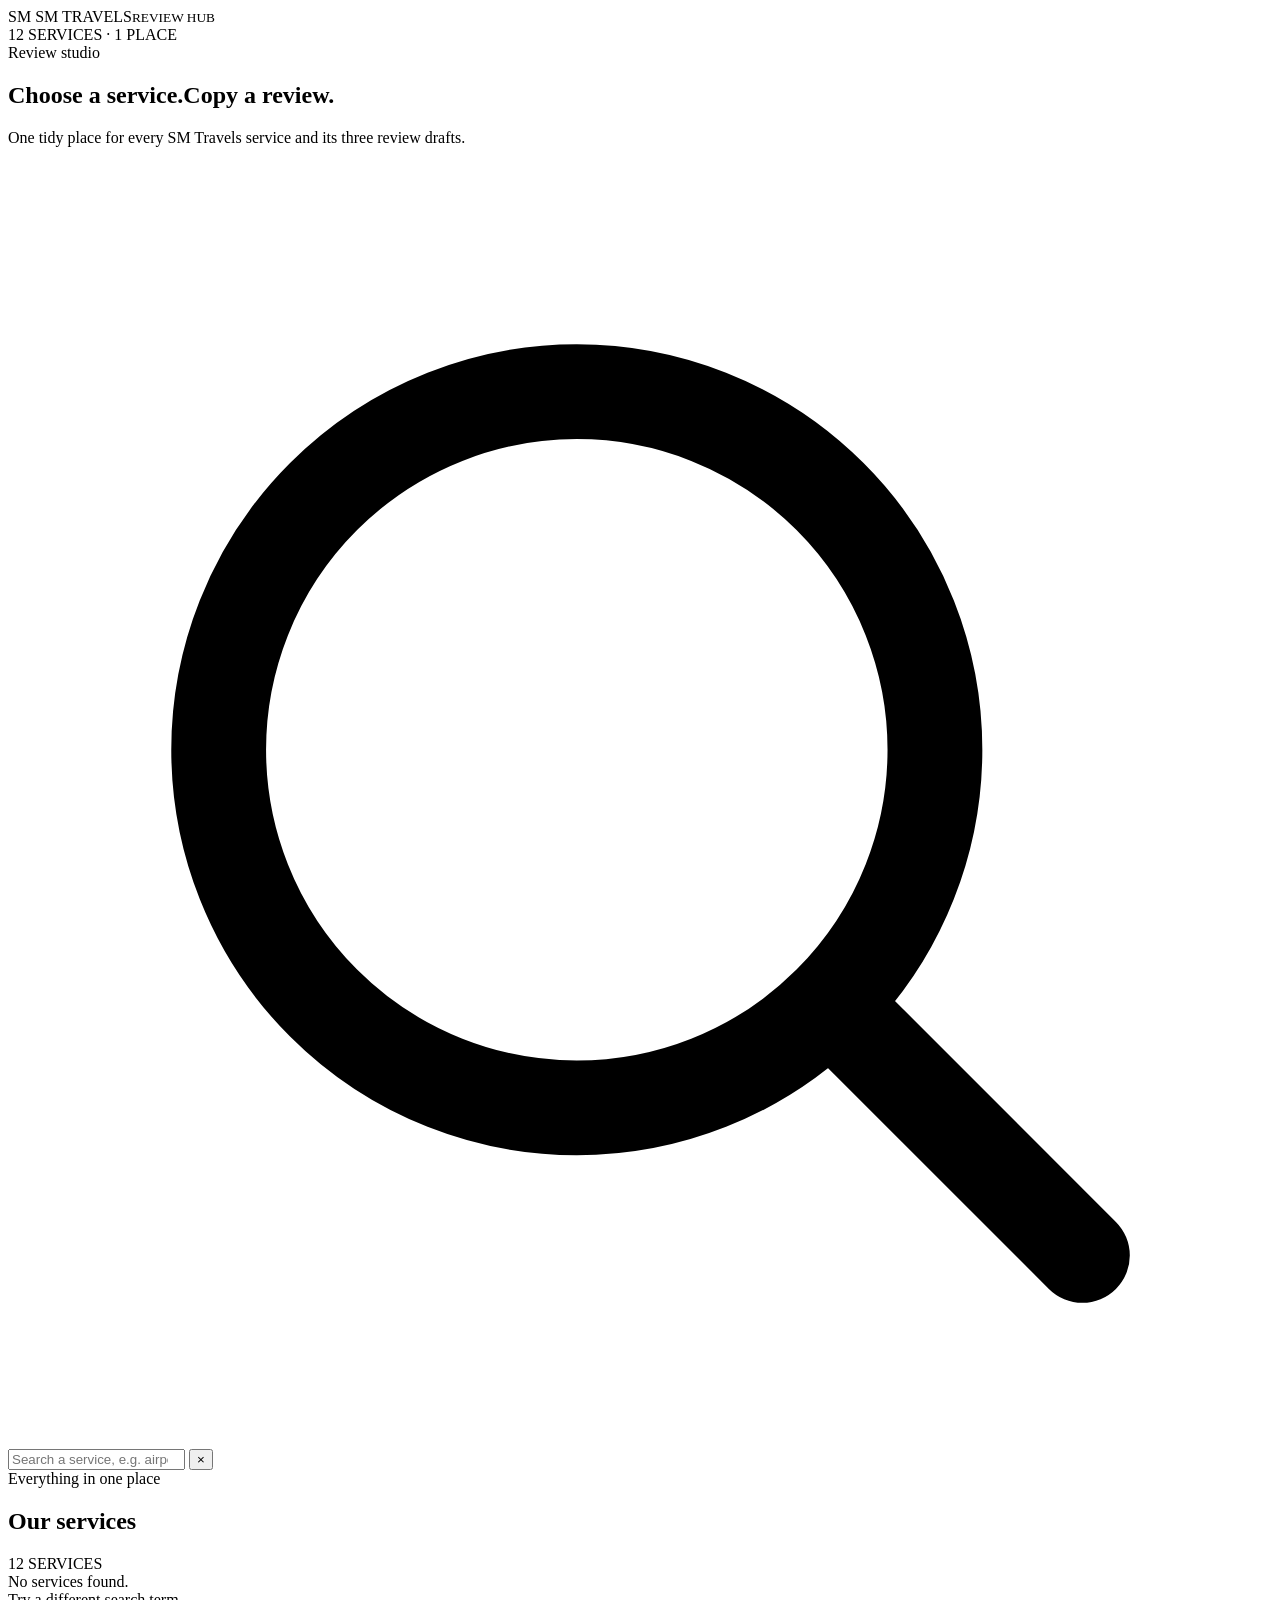
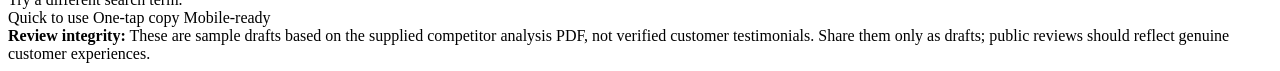
==== index.html @ 742cd91d "Add mobile-first SM Travels review hub" ====
<!doctype html>
<html lang="en">
<head>
<meta charset="utf-8">
<meta name="viewport" content="width=device-width, initial-scale=1, viewport-fit=cover">
<meta name="theme-color" content="#061f70">
<meta name="description" content="SM Travels service review hub. Find a service and open its review drafts.">
<title>SM Travels | Review Hub</title>
<link rel="preconnect" href="https://fonts.googleapis.com">
<link rel="preconnect" href="https://fonts.gstatic.com" crossorigin>
<link href="https://fonts.googleapis.com/css2?family=Poppins:wght@400;500;600;700;800;900&display=swap" rel="stylesheet">
<link rel="stylesheet" href="site.css">
</head>
<body>
<main class="shell">
  <header class="topbar">
    <div class="brand" aria-label="SM Travels Review Hub">
      <span class="brand-mark" aria-hidden="true">SM</span>
      <span class="brand-name">SM TRAVELS<small>REVIEW HUB</small></span>
    </div>
    <span class="top-chip">12 SERVICES · 1 PLACE</span>
  </header>
  <section class="services-view" id="servicesView" aria-labelledby="heroTitle">
    <div class="hero">
      <div class="hero-copy">
        <div class="eyebrow">Review studio</div>
        <h1 id="heroTitle">Choose a service.<span class="shine">Copy a review.</span></h1>
        <p class="hero-note">One tidy place for every SM Travels service and its three review drafts.</p>
      </div>
      <div class="hero-art" aria-hidden="true"><img src="cat-mascot.jpg" alt="" fetchpriority="high"></div>
    </div>
    <label class="search-wrap" aria-label="Search services">
      <svg class="search-icon" viewBox="0 0 24 24" aria-hidden="true"><circle cx="10.8" cy="10.8" r="6.8" fill="none" stroke="currentColor" stroke-width="1.8"/><path d="m16 16 4.4 4.4" fill="none" stroke="currentColor" stroke-width="1.8" stroke-linecap="round"/></svg>
      <input class="search" id="serviceSearch" type="search" placeholder="Search a service, e.g. airport or bus…" autocomplete="off" aria-label="Search a service">
      <button class="clear-search" id="clearSearch" type="button" aria-label="Clear search">×</button>
    </label>
    <div class="section-head">
      <div><div class="kicker">Everything in one place</div><h2>Our <span>services</span></h2></div>
      <span class="count" id="serviceCount">12 SERVICES</span>
    </div>
    <div class="grid" id="serviceGrid" aria-label="SM Travels services"></div>
    <div class="empty" id="emptyState">No services found.<br>Try a different search term.</div>
    <div class="trustline" aria-label="Interface features">
      <span><i class="trustdot"></i> Quick to use</span><span><i class="trustdot"></i> One-tap copy</span><span><i class="trustdot"></i> Mobile-ready</span>
    </div>
    <aside class="notice"><strong>Review integrity:</strong> These are sample drafts based on the supplied competitor analysis PDF, not verified customer testimonials. Share them only as drafts; public reviews should reflect genuine customer experiences.</aside>
  </section>
</main>
<script src="services.js"></script>
<script>
const services=window.SM_TRAVEL_SERVICES;
const iconPaths=[
`<path d="M3 13l1.7-4.5A2 2 0 0 1 6.6 7h10.8a2 2 0 0 1 1.9 1.5L21 13v5h-2v-2H5v2H3z"/><path d="M4 13h16M7 16h.01M17 16h.01M7 7l1-2h8l1 2"/>`,
`<circle cx="8" cy="8" r="3"/><circle cx="17" cy="9" r="2.5"/><path d="M2.5 20a5.5 5.5 0 0 1 11 0M14 16a4.2 4.2 0 0 1 7.5 2.8"/>`,
`<path d="M3 6h18v11H3zM6 17v2m12-2v2M3 11h18M7 6V4h10v2"/><circle cx="7" cy="14" r="1"/><circle cx="17" cy="14" r="1"/>`,
`<path d="M19 10c0 5-7 11-7 11S5 15 5 10a7 7 0 1 1 14 0Z"/><circle cx="12" cy="10" r="2.3"/>`,
`<path d="M3 10.5 21 4l-6.5 17-3.2-7.3z"/><path d="m11.3 13.7 4.5-4.5"/>`,
`<path d="M4 20V7l8-4 8 4v13M2 20h20M8 20v-6h8v6M8 8h.01M12 8h.01M16 8h.01"/>`,
`<rect x="3" y="5" width="18" height="14" rx="2"/><path d="M7 9h10M7 13h6M7 16h3"/>`,
`<path d="M3 19c3-1 3-4 6-5s3-5 6-6 4-3 6-5"/><path d="M14 3h7v7M3 21h18"/>`,
`<path d="M4 5h16v14H4zM8 9h8M8 13h5"/><circle cx="17" cy="16" r="1"/>`,
`<path d="M5 21V9l7-6 7 6v12M2 21h20M9 21v-6h6v6M8 10h.01M12 10h.01M16 10h.01"/>`,
`<path d="M4 7h16v13H4zM7 7V4h10v3M4 12h16M8 16h3"/><path d="m15 3 3 3-3 3"/>`,
`<path d="M3 6h18v11H3zM6 17v2m12-2v2M3 11h18M7 6V4h10v2"/><circle cx="7" cy="14" r="1"/><circle cx="17" cy="14" r="1"/>`
];
const grid=document.getElementById('serviceGrid');
const search=document.getElementById('serviceSearch');
const clearSearch=document.getElementById('clearSearch');
function iconSvg(index){return `<svg viewBox="0 0 24 24" aria-hidden="true">${iconPaths[index%iconPaths.length]}</svg>`}
function shortDescription(id){return ({corporate:'Executive & business travel',employee:'Daily office commutes',bus:'12 to 50 seater buses',outstation:'Mysore, Coorg, Ooty & more',airport:'24/7 pickup & drop',events:'Weddings, MICE & VIP',expat:'International executives',holidays:'South India & beyond',sightseeing:'Bengaluru & nearby',tirupati:'Pilgrimage trips',booking:'Complete travel desk',intercity:'Routes & live tracking'})[id]||'Explore this service'}
function renderServices(filter=''){
  const q=filter.trim().toLowerCase();
  const filtered=services.filter(s=>(s.name+' '+s.desc+' '+shortDescription(s.id)).toLowerCase().includes(q));
  grid.innerHTML='';
  filtered.forEach(s=>{
    const index=services.indexOf(s), b=document.createElement('button');
    b.type='button';b.className='service';b.setAttribute('aria-label','Open '+s.name+' review drafts');
    const top=document.createElement('span');top.className='service-top';
    const icon=document.createElement('span');icon.className='service-icon';icon.innerHTML=iconSvg(index);
    const num=document.createElement('span');num.className='service-index';num.textContent=String(index+1).padStart(2,'0');top.append(icon,num);
    const title=document.createElement('span');title.className='service-title';title.textContent=s.name;
    const foot=document.createElement('span');foot.className='service-foot';
    const desc=document.createElement('span');desc.textContent=shortDescription(s.id);
    const arrow=document.createElement('span');arrow.className='arrow';arrow.setAttribute('aria-hidden','true');arrow.textContent='↗';
    foot.append(desc,arrow);b.append(top,title,foot);
    b.addEventListener('click',()=>{window.location.href='service.html?id='+encodeURIComponent(s.id)});grid.appendChild(b);
  });
  document.getElementById('serviceCount').textContent=filtered.length+' '+(filtered.length===1?'SERVICE':'SERVICES');
  document.getElementById('emptyState').classList.toggle('show',filtered.length===0);
}
search.addEventListener('input',()=>{renderServices(search.value);clearSearch.classList.toggle('show',!!search.value)});
clearSearch.addEventListener('click',()=>{search.value='';renderServices();clearSearch.classList.remove('show');search.focus()});
renderServices();
</script>
</body>
</html>
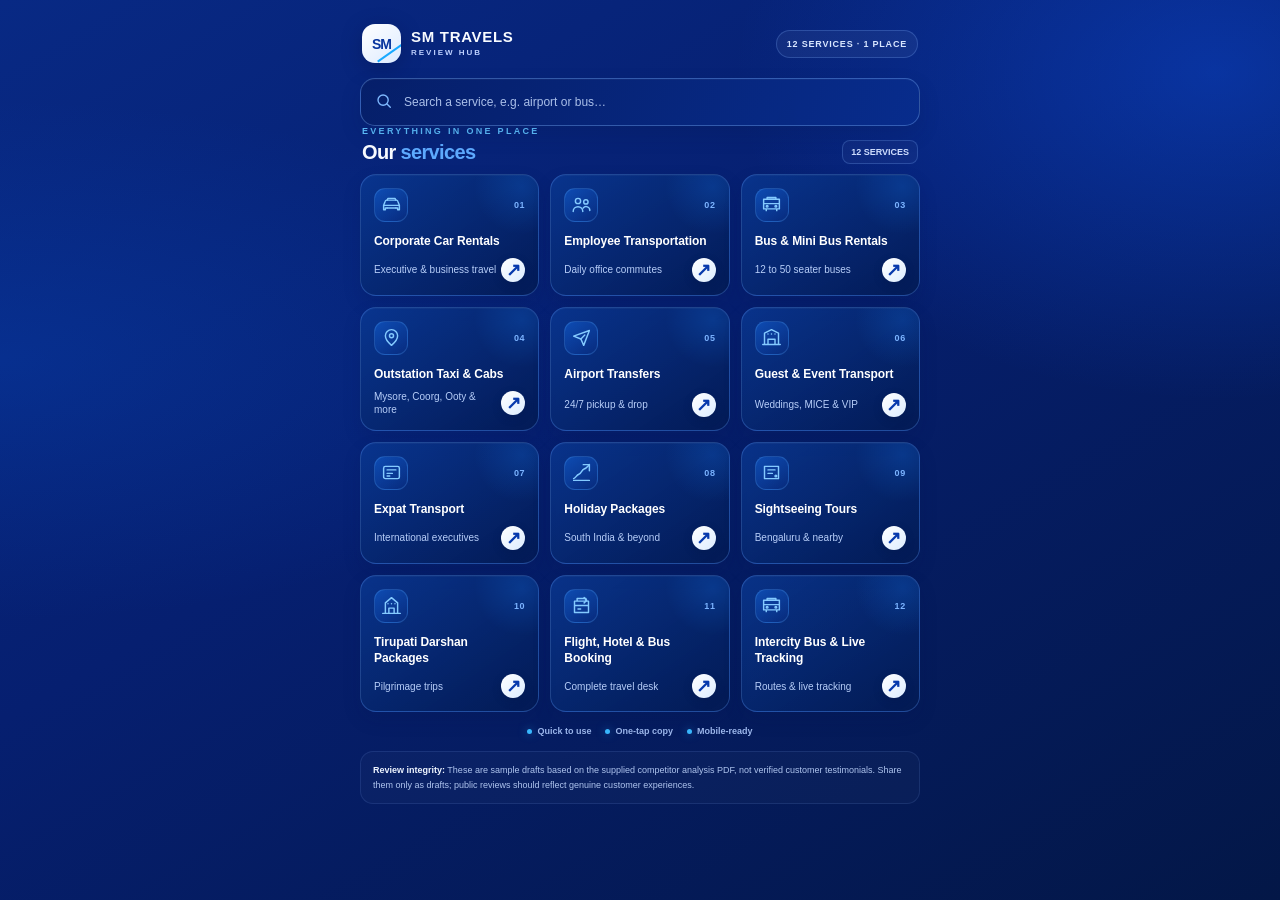
==== commit 9ef206cb: "Replace mobile hero with looping video and redirect copied reviews" ====
--- a/index.html
+++ b/index.html
@@ -21,13 +21,8 @@
     <span class="top-chip">12 SERVICES · 1 PLACE</span>
   </header>
   <section class="services-view" id="servicesView" aria-labelledby="heroTitle">
-    <div class="hero">
-      <div class="hero-copy">
-        <div class="eyebrow">Review studio</div>
-        <h1 id="heroTitle">Choose a service.<span class="shine">Copy a review.</span></h1>
-        <p class="hero-note">One tidy place for every SM Travels service and its three review drafts.</p>
-      </div>
-      <div class="hero-art" aria-hidden="true"><img src="cat-mascot.jpg" alt="" fetchpriority="high"></div>
+    <div class="hero hero-video-wrap" aria-label="SM Travels animated video">
+      <video class="hero-video" id="heroVideo" autoplay muted loop playsinline webkit-playsinline preload="none" disablepictureinpicture aria-hidden="true"></video>
     </div>
     <label class="search-wrap" aria-label="Search services">
       <svg class="search-icon" viewBox="0 0 24 24" aria-hidden="true"><circle cx="10.8" cy="10.8" r="6.8" fill="none" stroke="currentColor" stroke-width="1.8"/><path d="m16 16 4.4 4.4" fill="none" stroke="currentColor" stroke-width="1.8" stroke-linecap="round"/></svg>
@@ -48,6 +43,23 @@
 </main>
 <script src="services.js"></script>
 <script>
+async function loadMobileHeroVideo(){
+  const video=document.getElementById('heroVideo');
+  const holder=document.querySelector('.hero-video-wrap');
+  if(!video||!holder||!window.matchMedia('(max-width: 767px)').matches){if(holder)holder.remove();return;}
+  try{
+    const paths=['video-parts/hero-video-01.txt','video-parts/hero-video-02.txt','video-parts/hero-video-03.txt'];
+    const chunks=await Promise.all(paths.map(async path=>{const response=await fetch(path,{cache:'force-cache'});if(!response.ok)throw new Error('Video asset unavailable: '+path);return response.text();}));
+    const base64=chunks.join('').trim();
+    if(base64.length!==19644)throw new Error('Incomplete video data');
+    const binary=atob(base64),bytes=new Uint8Array(binary.length);
+    for(let i=0;i<binary.length;i++)bytes[i]=binary.charCodeAt(i);
+    const objectUrl=URL.createObjectURL(new Blob([bytes],{type:'video/mp4'}));
+    video.src=objectUrl;video.load();
+    const playback=video.play();if(playback&&typeof playback.catch==='function')playback.catch(()=>{});
+  }catch(error){console.error(error);holder.hidden=true;}
+}
+loadMobileHeroVideo();
 const services=window.SM_TRAVEL_SERVICES;
 const iconPaths=[
 `<path d="M3 13l1.7-4.5A2 2 0 0 1 6.6 7h10.8a2 2 0 0 1 1.9 1.5L21 13v5h-2v-2H5v2H3z"/><path d="M4 13h16M7 16h.01M17 16h.01M7 7l1-2h8l1 2"/>`,
--- a/site.css
+++ b/site.css
@@ -0,0 +1,93 @@
+:root{
+  --navy:#04194f; --navy-2:#061f70; --blue:#0b3cce; --blue-2:#075cff; --electric:#1377ff;
+  --cyan:#23b6ff; --white:#f8fbff; --muted:#bacbf5; --line:rgba(126,177,255,.25);
+  --glass:rgba(11,48,125,.62); --font:'Poppins',Arial,sans-serif;
+}
+*{box-sizing:border-box}
+html{min-height:100%;background:var(--navy)}
+body{margin:0;min-height:100vh;color:var(--white);font-family:var(--font);background:
+  radial-gradient(ellipse at 95% 8%,rgba(15,91,255,.35),transparent 28%),
+  radial-gradient(ellipse at 0% 40%,rgba(7,76,197,.28),transparent 34%),
+  linear-gradient(150deg,#082984 0%,#061f70 44%,#031747 100%);-webkit-font-smoothing:antialiased;text-rendering:optimizeLegibility}
+button,input{font:inherit}button{-webkit-tap-highlight-color:transparent}button:focus-visible,input:focus-visible{outline:2px solid #79c8ff;outline-offset:3px}
+.shell{width:min(100% - 24px,560px);margin:0 auto;padding:16px 0 calc(28px + env(safe-area-inset-bottom))}
+.topbar{display:flex;align-items:center;justify-content:space-between;gap:12px;margin:0 2px 15px}
+.brand{display:flex;align-items:center;gap:10px;min-width:0}
+.brand-mark{display:grid;place-items:center;width:39px;height:39px;border-radius:13px;background:linear-gradient(140deg,#fff,#dceaff);color:#07349e;font-size:14px;font-weight:900;letter-spacing:-1px;box-shadow:0 5px 20px #0010475a;position:relative;overflow:hidden}
+.brand-mark:after{content:'';position:absolute;width:30px;height:2px;background:#18a9ff;transform:rotate(-35deg);bottom:9px;right:-4px}
+.brand-name{font-size:15px;font-weight:800;letter-spacing:.7px;line-height:1.05}
+.brand-name small{display:block;margin-top:4px;color:#bed1ff;font-size:8px;font-weight:600;letter-spacing:2px}
+.top-chip{white-space:nowrap;padding:8px 10px;border:1px solid var(--line);border-radius:999px;background:#ffffff0c;color:#d8e6ff;font-size:9px;font-weight:700;letter-spacing:.8px}
+.hero{position:relative;isolation:isolate;min-height:212px;margin-bottom:15px;overflow:hidden;border:1px solid rgba(145,190,255,.25);border-radius:22px;background:linear-gradient(115deg,rgba(3,21,72,.97) 0%,rgba(4,34,103,.94) 47%,rgba(8,59,169,.75) 100%);box-shadow:0 17px 40px #00114338}
+.hero:before{content:'';position:absolute;z-index:-1;width:250px;height:250px;right:-85px;top:-96px;border-radius:50%;border:1px solid #5aa2ff20;box-shadow:0 0 0 25px #5aa2ff09,0 0 0 55px #5aa2ff06}
+.hero-copy{position:relative;z-index:2;width:68%;padding:19px 0 18px 17px}
+.eyebrow{display:inline-flex;align-items:center;gap:6px;margin-bottom:10px;color:#8fd7ff;font-size:9px;font-weight:800;letter-spacing:1.7px;text-transform:uppercase}
+.eyebrow:before{content:'';width:17px;height:2px;border-radius:4px;background:var(--cyan)}
+.hero h1{max-width:310px;margin:0;font-size:clamp(27px,7.8vw,39px);font-weight:900;line-height:.99;letter-spacing:-1.6px}
+.hero h1 .shine{display:block;color:#218aff;text-shadow:0 3px 0 #00185370}
+.hero-note{max-width:245px;margin:12px 0 0;color:#d2e0ff;font-size:10px;line-height:1.6;font-weight:500}
+.hero-art{position:absolute;z-index:1;right:-24px;bottom:-14px;width:75%;height:225px;pointer-events:none;animation:floaty 6s ease-in-out infinite}
+.hero-art img{display:block;width:100%;height:100%;object-fit:contain;object-position:right bottom;filter:drop-shadow(0 14px 16px #00154b65);-webkit-mask-image:linear-gradient(to bottom,transparent 0%,#000 8%,#000 95%,transparent 100%);mask-image:linear-gradient(to bottom,transparent 0%,#000 8%,#000 95%,transparent 100%)}
+@keyframes floaty{0%,100%{transform:translateY(0) rotate(0)}50%{transform:translateY(-5px) rotate(.4deg)}}
+.search-wrap{position:relative;margin:0 0 18px}
+.search-icon{position:absolute;left:15px;top:50%;transform:translateY(-50%);width:18px;height:18px;color:#7fbaff;pointer-events:none}
+.search{width:100%;height:48px;padding:0 43px 0 43px;border:1px solid rgba(128,183,255,.37);border-radius:15px;outline:none;background:linear-gradient(110deg,#061f68eb,#082d8ded);color:#fff;font-size:12px;font-weight:500;box-shadow:inset 0 1px 0 #ffffff08,0 9px 20px #00184d2b}
+.search::placeholder{color:#aabfe9}.search:focus{border-color:#4ca6ff;box-shadow:0 0 0 3px #2887ff20}
+.clear-search{position:absolute;right:9px;top:50%;transform:translateY(-50%);display:none;width:30px;height:30px;border:0;border-radius:9px;background:#ffffff10;color:#ddecff;font-size:19px;line-height:1;cursor:pointer}.clear-search.show{display:block}
+.section-head{display:flex;align-items:flex-end;justify-content:space-between;gap:12px;margin:0 2px 10px}
+.kicker{margin-bottom:4px;color:#5fc2ff;font-size:9px;line-height:1.2;font-weight:800;letter-spacing:2.3px;text-transform:uppercase}
+.section-head h2{margin:0;font-size:20px;line-height:1.15;font-weight:800;letter-spacing:-.65px}
+.section-head h2 span{color:#5eaaff}
+.count{flex-shrink:0;padding:6px 8px;border:1px solid var(--line);border-radius:8px;background:#ffffff08;color:#d0dfff;font-size:9px;font-weight:700}
+.grid{display:grid;grid-template-columns:repeat(2,minmax(0,1fr));gap:9px}
+.service{position:relative;display:flex;flex-direction:column;align-items:stretch;min-width:0;min-height:112px;padding:11px 10px 10px;border:1px solid rgba(98,159,255,.30);border-radius:16px;background:linear-gradient(145deg,rgba(10,59,150,.72),rgba(3,26,83,.88));color:#fff;text-align:left;cursor:pointer;overflow:hidden;box-shadow:inset 0 1px 0 #ffffff08,0 8px 18px #00164b28;transition:transform .18s,border-color .18s,background .18s,box-shadow .18s}
+.service:before{content:'';position:absolute;top:-36px;right:-32px;width:96px;height:96px;border-radius:50%;background:radial-gradient(circle,#1681ff32,transparent 70%);pointer-events:none}
+.service:active{transform:scale(.985)}.service:hover{border-color:rgba(84,177,255,.75);background:linear-gradient(145deg,rgba(12,73,180,.84),rgba(3,28,89,.95));box-shadow:0 10px 24px #00164b40}
+.service-top{display:flex;align-items:center;justify-content:space-between;gap:8px;margin-bottom:11px}
+.service-icon{display:grid;place-items:center;width:34px;height:34px;flex-shrink:0;border:1px solid #5daeff3d;border-radius:11px;background:linear-gradient(145deg,#1464da88,#092b817c);color:#84caff}
+.service-icon svg{width:21px;height:21px;stroke:currentColor;fill:none;stroke-width:1.65;stroke-linecap:round;stroke-linejoin:round}
+.service-index{font-size:9px;font-weight:800;color:#89baff;letter-spacing:.7px}
+.service-title{position:relative;max-width:100%;font-size:11px;line-height:1.35;font-weight:800;letter-spacing:-.08px;overflow-wrap:anywhere}
+.service-foot{display:flex;align-items:center;justify-content:space-between;gap:5px;margin-top:auto;padding-top:8px;color:#b7cef9;font-size:9px;font-weight:500;line-height:1.35}
+.arrow{display:grid;place-items:center;flex-shrink:0;width:24px;height:24px;border-radius:50%;background:linear-gradient(135deg,#fff,#dcecff);color:#0639ad;font-size:18px;font-weight:600;box-shadow:0 3px 9px #00144348}
+.empty{display:none;padding:22px 15px;border:1px dashed #83b7ff45;border-radius:15px;color:#cadbff;text-align:center;font-size:12px;line-height:1.7}.empty.show{display:block}
+.trustline{display:flex;justify-content:center;flex-wrap:wrap;gap:8px 14px;margin:14px 0 0;color:#9db8ed;font-size:9px;font-weight:600}
+.trustline span{display:inline-flex;align-items:center;gap:5px}.trustdot{width:5px;height:5px;border-radius:50%;background:#39b9ff;box-shadow:0 0 9px #39b9ff80}
+.notice{margin-top:15px;padding:11px 12px;border:1px solid #80b1ff21;border-radius:13px;background:#ffffff06;color:#afc5ef;font-size:9px;line-height:1.6}.notice strong{color:#eef5ff;font-weight:700}
+/* Review detail view */
+.view{display:none}.view.active{display:block}.services-view.hidden{display:none}
+.back{text-decoration:none;display:inline-flex;align-items:center;gap:8px;min-height:39px;margin:0 0 13px;padding:0 12px;border:1px solid var(--line);border-radius:12px;background:#ffffff0b;color:#e8f1ff;font-size:10px;font-weight:800;letter-spacing:.5px;cursor:pointer}
+.detail-hero{position:relative;isolation:isolate;min-height:150px;overflow:hidden;margin-bottom:15px;padding:17px;border:1px solid rgba(136,184,255,.24);border-radius:19px;background:linear-gradient(115deg,#041a53f5,#082f8eed 68%,#0752bfcc)}
+.detail-copy{position:relative;z-index:2;max-width:70%}.detail-label{display:inline-block;margin-bottom:8px;color:#85d4ff;font-size:9px;font-weight:800;letter-spacing:1.6px;text-transform:uppercase}
+.detail-hero h1{margin:0 0 8px;font-size:clamp(24px,6.5vw,34px);font-weight:900;line-height:1.03;letter-spacing:-1.05px;overflow-wrap:anywhere}
+.detail-hero p{margin:0;color:#ccdcff;font-size:10px;line-height:1.6}
+.detail-art{position:absolute;right:-32px;bottom:-15px;width:48%;height:155px;overflow:hidden;animation:floaty 6s ease-in-out infinite;pointer-events:none}
+.detail-art img{width:100%;height:100%;object-fit:contain;object-position:right bottom;filter:drop-shadow(0 8px 12px #0004);-webkit-mask-image:linear-gradient(to bottom,transparent 0%,#000 18%,#000 100%);mask-image:linear-gradient(to bottom,transparent 0%,#000 18%,#000 100%)}
+.review-section-head{display:flex;align-items:flex-end;justify-content:space-between;gap:8px;margin:0 2px 10px}.review-section-head h2{margin:0;font-size:18px;line-height:1.2;font-weight:800;letter-spacing:-.5px}.review-section-head p{margin:4px 0 0;color:#b6cbf4;font-size:10px;line-height:1.5}
+.draft-pill{flex-shrink:0;padding:6px 8px;border:1px solid #77baff38;border-radius:8px;color:#a9d7ff;font-size:8px;font-weight:800;letter-spacing:.7px;text-transform:uppercase}
+.reviews{display:grid;gap:11px}.review{position:relative;padding:15px 13px 12px;border:1px solid rgba(126,179,255,.24);border-radius:16px;background:linear-gradient(145deg,rgba(7,42,111,.96),rgba(3,24,72,.97));box-shadow:0 9px 23px #00164429;overflow:hidden}.review:before{content:'“';position:absolute;right:10px;top:-21px;color:#2585ff18;font-family:Georgia,serif;font-size:100px;line-height:1}
+.review-head{position:relative;display:flex;align-items:center;justify-content:space-between;gap:8px;margin-bottom:10px}.draft-label{display:inline-flex;align-items:center;gap:7px;color:#6fc5ff;font-size:9px;font-weight:800;letter-spacing:1px;text-transform:uppercase}.draft-label:before{content:'';width:7px;height:7px;border-radius:50%;background:#27aaff;box-shadow:0 0 0 4px #1aa2ff1c}
+.review p{position:relative;margin:0 0 13px;color:#eff5ff;font-size:12px;font-weight:400;line-height:1.75;overflow-wrap:anywhere}
+.copy{position:relative;display:flex;align-items:center;justify-content:center;gap:8px;width:100%;min-height:43px;padding:10px 13px;border:1px solid #70b7ff45;border-radius:12px;background:linear-gradient(105deg,#0e55e9,#086cff);color:#fff;font-size:11px;font-weight:800;letter-spacing:.2px;cursor:pointer;box-shadow:0 6px 15px #001a5a35;transition:filter .15s,transform .15s,background .15s}
+.copy svg{width:16px;height:16px;stroke:currentColor;fill:none;stroke-width:2;stroke-linecap:round;stroke-linejoin:round}.copy:active{transform:scale(.99)}.copy:hover{filter:brightness(1.1)}.copy.done{background:linear-gradient(105deg,#087a72,#0d9f8b)}
+.detail-notice{margin-top:13px}.toast{position:fixed;z-index:100;left:50%;bottom:calc(18px + env(safe-area-inset-bottom));transform:translate(-50%,18px);max-width:calc(100% - 28px);padding:11px 15px;border:1px solid #90bfff3d;border-radius:999px;background:#f2f7ff;color:#07349b;font-size:11px;font-weight:800;white-space:nowrap;opacity:0;pointer-events:none;box-shadow:0 12px 30px #00113f66;transition:opacity .18s,transform .18s}.toast.show{opacity:1;transform:translate(-50%,0)}
+@media(min-width:540px){.shell{padding-top:24px}.hero{min-height:230px}.hero-copy{padding:24px 0 22px 21px}.hero h1{font-size:39px}.hero-art{height:250px;width:70%}.grid{grid-template-columns:repeat(3,minmax(0,1fr));gap:11px}.service{min-height:122px;padding:13px}.service-title{font-size:12px}.service-foot{font-size:10px}.detail-hero{min-height:165px}.detail-art{height:175px}.review p{font-size:13px}.review{padding:17px}}
+@media(max-width:375px){.shell{width:calc(100% - 18px);padding-top:12px}.topbar{margin-bottom:11px}.brand-name{font-size:14px}.top-chip{font-size:8px;padding:7px}.hero{min-height:194px;border-radius:18px}.hero-copy{width:70%;padding:16px 0 15px 13px}.hero h1{font-size:27px;letter-spacing:-1.3px}.hero-note{max-width:190px;font-size:9px;margin-top:9px}.hero-art{width:74%;height:205px;right:-28px;bottom:-14px}.grid{gap:7px}.service{min-height:105px;padding:9px;border-radius:14px}.service-top{margin-bottom:8px}.service-icon{width:31px;height:31px}.service-title{font-size:10px}.service-foot{font-size:8px}.section-head h2{font-size:18px}}
+@media(prefers-reduced-motion:reduce){*,*:before,*:after{animation:none!important;transition:none!important;scroll-behavior:auto!important}}
+
+/* Video-only mobile hero: no border, card frame, overlay copy or controls. */
+.hero:before,.hero-copy,.hero-art{display:none!important}
+.hero.hero-video-wrap{
+  display:block;width:100%;min-height:0;height:auto;aspect-ratio:16/9;
+  margin:0 0 15px;padding:0;overflow:hidden;border:0;border-radius:0;
+  background:transparent;box-shadow:none;
+}
+.hero.hero-video-wrap::before{display:none!important;content:none!important}
+.hero-video{
+  display:block;width:100%;height:100%;aspect-ratio:16/9;object-fit:cover;
+  border:0;border-radius:0;outline:0;box-shadow:none;background:transparent;
+  pointer-events:none;
+}
+@media (min-width:768px){
+  .hero.hero-video-wrap{display:none!important}
+}
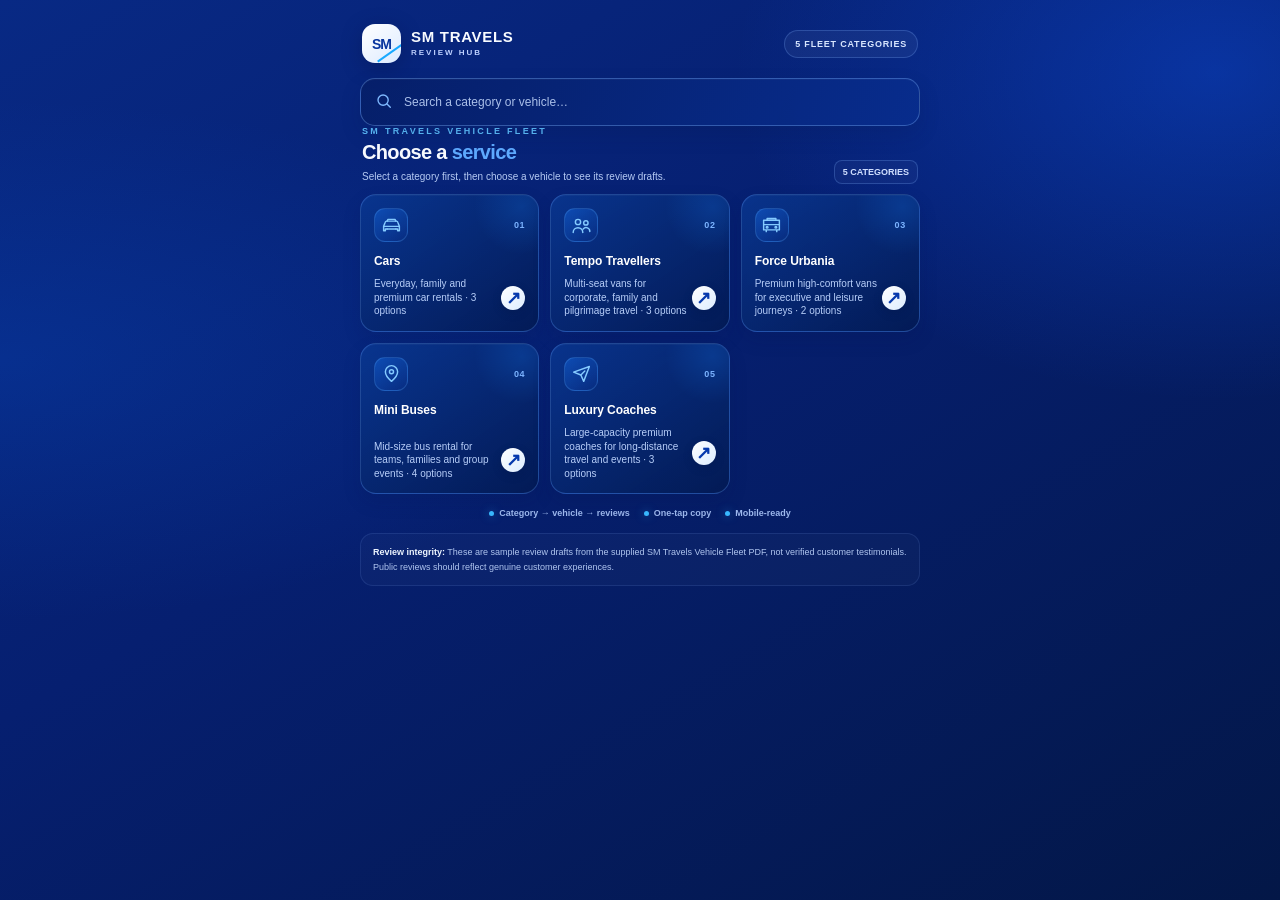
==== commit c1e51480: "Replace old review services with fleet category hierarchy from PDF" ====
--- a/index.html
+++ b/index.html
@@ -4,8 +4,8 @@
 <meta charset="utf-8">
 <meta name="viewport" content="width=device-width, initial-scale=1, viewport-fit=cover">
 <meta name="theme-color" content="#061f70">
-<meta name="description" content="SM Travels service review hub. Find a service and open its review drafts.">
-<title>SM Travels | Review Hub</title>
+<meta name="description" content="SM Travels vehicle fleet review hub. Select a category, choose a vehicle service, and open its review drafts.">
+<title>SM Travels | Vehicle Fleet Review Hub</title>
 <link rel="preconnect" href="https://fonts.googleapis.com">
 <link rel="preconnect" href="https://fonts.gstatic.com" crossorigin>
 <link href="https://fonts.googleapis.com/css2?family=Poppins:wght@400;500;600;700;800;900&display=swap" rel="stylesheet">
@@ -18,27 +18,28 @@
       <span class="brand-mark" aria-hidden="true">SM</span>
       <span class="brand-name">SM TRAVELS<small>REVIEW HUB</small></span>
     </div>
-    <span class="top-chip">12 SERVICES · 1 PLACE</span>
+    <span class="top-chip" id="topChip">5 FLEET CATEGORIES</span>
   </header>
-  <section class="services-view" id="servicesView" aria-labelledby="heroTitle">
+  <section class="services-view" id="servicesView">
     <div class="hero hero-video-wrap" aria-label="SM Travels animated video">
       <video class="hero-video" id="heroVideo" autoplay muted loop playsinline webkit-playsinline preload="none" disablepictureinpicture aria-hidden="true"></video>
     </div>
-    <label class="search-wrap" aria-label="Search services">
+    <a class="back" id="categoryBack" href="index.html" style="display:none"><span aria-hidden="true">←</span> ALL CATEGORIES</a>
+    <label class="search-wrap" aria-label="Search the SM Travels fleet">
       <svg class="search-icon" viewBox="0 0 24 24" aria-hidden="true"><circle cx="10.8" cy="10.8" r="6.8" fill="none" stroke="currentColor" stroke-width="1.8"/><path d="m16 16 4.4 4.4" fill="none" stroke="currentColor" stroke-width="1.8" stroke-linecap="round"/></svg>
-      <input class="search" id="serviceSearch" type="search" placeholder="Search a service, e.g. airport or bus…" autocomplete="off" aria-label="Search a service">
+      <input class="search" id="serviceSearch" type="search" placeholder="Search a category or vehicle…" autocomplete="off" aria-label="Search vehicle categories and sub-services">
       <button class="clear-search" id="clearSearch" type="button" aria-label="Clear search">×</button>
     </label>
     <div class="section-head">
-      <div><div class="kicker">Everything in one place</div><h2>Our <span>services</span></h2></div>
-      <span class="count" id="serviceCount">12 SERVICES</span>
+      <div><div class="kicker" id="sectionKicker">SM Travels vehicle fleet</div><h2 id="sectionTitle">Choose a <span>service</span></h2><p id="sectionSubtitle" class="section-subtitle">Select a category first, then choose a vehicle to see its review drafts.</p></div>
+      <span class="count" id="serviceCount">5 CATEGORIES</span>
     </div>
-    <div class="grid" id="serviceGrid" aria-label="SM Travels services"></div>
-    <div class="empty" id="emptyState">No services found.<br>Try a different search term.</div>
+    <div class="grid" id="serviceGrid" aria-label="SM Travels vehicle services"></div>
+    <div class="empty" id="emptyState">No matching services found.<br>Try another vehicle or category name.</div>
     <div class="trustline" aria-label="Interface features">
-      <span><i class="trustdot"></i> Quick to use</span><span><i class="trustdot"></i> One-tap copy</span><span><i class="trustdot"></i> Mobile-ready</span>
+      <span><i class="trustdot"></i> Category → vehicle → reviews</span><span><i class="trustdot"></i> One-tap copy</span><span><i class="trustdot"></i> Mobile-ready</span>
     </div>
-    <aside class="notice"><strong>Review integrity:</strong> These are sample drafts based on the supplied competitor analysis PDF, not verified customer testimonials. Share them only as drafts; public reviews should reflect genuine customer experiences.</aside>
+    <aside class="notice"><strong>Review integrity:</strong> These are sample review drafts from the supplied SM Travels Vehicle Fleet PDF, not verified customer testimonials. Public reviews should reflect genuine customer experiences.</aside>
   </section>
 </main>
 <script src="services.js"></script>
@@ -49,60 +50,100 @@
   if(!video||!holder||!window.matchMedia('(max-width: 767px)').matches){if(holder)holder.remove();return;}
   try{
     const paths=['video-parts/hero-video-01.txt','video-parts/hero-video-02.txt','video-parts/hero-video-03.txt'];
-    const chunks=await Promise.all(paths.map(async path=>{const response=await fetch(path,{cache:'force-cache'});if(!response.ok)throw new Error('Video asset unavailable: '+path);return response.text();}));
+    const chunks=await Promise.all(paths.map(async function(path){const response=await fetch(path,{cache:'force-cache'});if(!response.ok)throw new Error('Video asset unavailable: '+path);return response.text();}));
     const base64=chunks.join('').trim();
     if(base64.length!==19644)throw new Error('Incomplete video data');
     const binary=atob(base64),bytes=new Uint8Array(binary.length);
     for(let i=0;i<binary.length;i++)bytes[i]=binary.charCodeAt(i);
     const objectUrl=URL.createObjectURL(new Blob([bytes],{type:'video/mp4'}));
     video.src=objectUrl;video.load();
-    const playback=video.play();if(playback&&typeof playback.catch==='function')playback.catch(()=>{});
+    const playback=video.play();if(playback&&typeof playback.catch==='function')playback.catch(function(){});
   }catch(error){console.error(error);holder.hidden=true;}
 }
 loadMobileHeroVideo();
-const services=window.SM_TRAVEL_SERVICES;
-const iconPaths=[
-`<path d="M3 13l1.7-4.5A2 2 0 0 1 6.6 7h10.8a2 2 0 0 1 1.9 1.5L21 13v5h-2v-2H5v2H3z"/><path d="M4 13h16M7 16h.01M17 16h.01M7 7l1-2h8l1 2"/>`,
-`<circle cx="8" cy="8" r="3"/><circle cx="17" cy="9" r="2.5"/><path d="M2.5 20a5.5 5.5 0 0 1 11 0M14 16a4.2 4.2 0 0 1 7.5 2.8"/>`,
-`<path d="M3 6h18v11H3zM6 17v2m12-2v2M3 11h18M7 6V4h10v2"/><circle cx="7" cy="14" r="1"/><circle cx="17" cy="14" r="1"/>`,
-`<path d="M19 10c0 5-7 11-7 11S5 15 5 10a7 7 0 1 1 14 0Z"/><circle cx="12" cy="10" r="2.3"/>`,
-`<path d="M3 10.5 21 4l-6.5 17-3.2-7.3z"/><path d="m11.3 13.7 4.5-4.5"/>`,
-`<path d="M4 20V7l8-4 8 4v13M2 20h20M8 20v-6h8v6M8 8h.01M12 8h.01M16 8h.01"/>`,
-`<rect x="3" y="5" width="18" height="14" rx="2"/><path d="M7 9h10M7 13h6M7 16h3"/>`,
-`<path d="M3 19c3-1 3-4 6-5s3-5 6-6 4-3 6-5"/><path d="M14 3h7v7M3 21h18"/>`,
-`<path d="M4 5h16v14H4zM8 9h8M8 13h5"/><circle cx="17" cy="16" r="1"/>`,
-`<path d="M5 21V9l7-6 7 6v12M2 21h20M9 21v-6h6v6M8 10h.01M12 10h.01M16 10h.01"/>`,
-`<path d="M4 7h16v13H4zM7 7V4h10v3M4 12h16M8 16h3"/><path d="m15 3 3 3-3 3"/>`,
-`<path d="M3 6h18v11H3zM6 17v2m12-2v2M3 11h18M7 6V4h10v2"/><circle cx="7" cy="14" r="1"/><circle cx="17" cy="14" r="1"/>`
-];
+
+const categories=window.SM_TRAVEL_DATA||[];
+const params=new URLSearchParams(window.location.search);
+const categoryId=params.get('category');
+const selectedCategory=categories.find(function(category){return category.id===categoryId;})||null;
 const grid=document.getElementById('serviceGrid');
 const search=document.getElementById('serviceSearch');
 const clearSearch=document.getElementById('clearSearch');
-function iconSvg(index){return `<svg viewBox="0 0 24 24" aria-hidden="true">${iconPaths[index%iconPaths.length]}</svg>`}
-function shortDescription(id){return ({corporate:'Executive & business travel',employee:'Daily office commutes',bus:'12 to 50 seater buses',outstation:'Mysore, Coorg, Ooty & more',airport:'24/7 pickup & drop',events:'Weddings, MICE & VIP',expat:'International executives',holidays:'South India & beyond',sightseeing:'Bengaluru & nearby',tirupati:'Pilgrimage trips',booking:'Complete travel desk',intercity:'Routes & live tracking'})[id]||'Explore this service'}
-function renderServices(filter=''){
-  const q=filter.trim().toLowerCase();
-  const filtered=services.filter(s=>(s.name+' '+s.desc+' '+shortDescription(s.id)).toLowerCase().includes(q));
-  grid.innerHTML='';
-  filtered.forEach(s=>{
-    const index=services.indexOf(s), b=document.createElement('button');
-    b.type='button';b.className='service';b.setAttribute('aria-label','Open '+s.name+' review drafts');
-    const top=document.createElement('span');top.className='service-top';
-    const icon=document.createElement('span');icon.className='service-icon';icon.innerHTML=iconSvg(index);
-    const num=document.createElement('span');num.className='service-index';num.textContent=String(index+1).padStart(2,'0');top.append(icon,num);
-    const title=document.createElement('span');title.className='service-title';title.textContent=s.name;
-    const foot=document.createElement('span');foot.className='service-foot';
-    const desc=document.createElement('span');desc.textContent=shortDescription(s.id);
-    const arrow=document.createElement('span');arrow.className='arrow';arrow.setAttribute('aria-hidden','true');arrow.textContent='↗';
-    foot.append(desc,arrow);b.append(top,title,foot);
-    b.addEventListener('click',()=>{window.location.href='service.html?id='+encodeURIComponent(s.id)});grid.appendChild(b);
-  });
-  document.getElementById('serviceCount').textContent=filtered.length+' '+(filtered.length===1?'SERVICE':'SERVICES');
-  document.getElementById('emptyState').classList.toggle('show',filtered.length===0);
+const count=document.getElementById('serviceCount');
+const sectionTitle=document.getElementById('sectionTitle');
+const sectionKicker=document.getElementById('sectionKicker');
+const sectionSubtitle=document.getElementById('sectionSubtitle');
+const topChip=document.getElementById('topChip');
+const back=document.getElementById('categoryBack');
+const empty=document.getElementById('emptyState');
+const iconPaths=[
+'<path d="M3 13l1.7-4.5A2 2 0 0 1 6.6 7h10.8a2 2 0 0 1 1.9 1.5L21 13v5h-2v-2H5v2H3z"/><path d="M4 13h16M7 16h.01M17 16h.01M7 7l1-2h8l1 2"/>',
+'<circle cx="8" cy="8" r="3"/><circle cx="17" cy="9" r="2.5"/><path d="M2.5 20a5.5 5.5 0 0 1 11 0M14 16a4.2 4.2 0 0 1 7.5 2.8"/>',
+'<path d="M3 6h18v11H3zM6 17v2m12-2v2M3 11h18M7 6V4h10v2"/><circle cx="7" cy="14" r="1"/><circle cx="17" cy="14" r="1"/>',
+'<path d="M19 10c0 5-7 11-7 11S5 15 5 10a7 7 0 1 1 14 0Z"/><circle cx="12" cy="10" r="2.3"/>',
+'<path d="M3 10.5 21 4l-6.5 17-3.2-7.3z"/><path d="m11.3 13.7 4.5-4.5"/>'
+];
+function iconSvg(index){return '<svg viewBox="0 0 24 24" aria-hidden="true">'+iconPaths[index%iconPaths.length]+'</svg>';}
+function allSubservices(){return categories.reduce(function(all,category){return all.concat(category.services.map(function(service){return Object.assign({},service,{categoryName:category.name,categoryId:category.id});}));},[]);}
+const flattened=allSubservices();
+function itemSearchText(item){return [item.name,item.description,item.keywords,item.code,item.categoryName].join(' ').toLowerCase();}
+function makeCard(options){
+  const b=document.createElement('button');b.type='button';b.className='service';
+  b.setAttribute('aria-label',options.ariaLabel||('Open '+options.name));
+  const top=document.createElement('span');top.className='service-top';
+  const icon=document.createElement('span');icon.className='service-icon';icon.innerHTML=iconSvg(options.iconIndex);
+  const num=document.createElement('span');num.className='service-index';num.textContent=options.code||String(options.iconIndex+1).padStart(2,'0');
+  top.append(icon,num);
+  const title=document.createElement('span');title.className='service-title';title.textContent=options.name;
+  const foot=document.createElement('span');foot.className='service-foot';
+  const desc=document.createElement('span');desc.textContent=options.description;
+  const arrow=document.createElement('span');arrow.className='arrow';arrow.setAttribute('aria-hidden','true');arrow.textContent='↗';
+  foot.append(desc,arrow);b.append(top,title,foot);b.addEventListener('click',options.onClick);return b;
 }
-search.addEventListener('input',()=>{renderServices(search.value);clearSearch.classList.toggle('show',!!search.value)});
-clearSearch.addEventListener('click',()=>{search.value='';renderServices();clearSearch.classList.remove('show');search.focus()});
-renderServices();
+function renderGrid(filter){
+  const q=(filter||'').trim().toLowerCase();grid.innerHTML='';
+  let visible=[];
+  if(selectedCategory){
+    visible=selectedCategory.services.filter(function(service){return itemSearchText(Object.assign({},service,{categoryName:selectedCategory.name})).includes(q);});
+    visible.forEach(function(service,index){
+      grid.appendChild(makeCard({
+        iconIndex:index,code:service.code,name:service.name,description:service.description,
+        ariaLabel:'Open reviews for '+service.name,
+        onClick:function(){window.location.href='service.html?id='+encodeURIComponent(service.id);}
+      }));
+    });
+    count.textContent=visible.length+' '+(visible.length===1?'VEHICLE':'VEHICLES');
+    sectionKicker.textContent=selectedCategory.name+' · Fleet sub-services';
+    sectionTitle.innerHTML='Choose a <span>vehicle</span>';
+    sectionSubtitle.textContent='Select a vehicle model to open its three review drafts.';
+    topChip.textContent=selectedCategory.name.toUpperCase()+' · '+selectedCategory.services.length+' OPTIONS';
+    back.style.display='inline-flex';back.href='index.html';search.placeholder='Search vehicles in '+selectedCategory.name+'…';
+  }else{
+    visible=categories.filter(function(category){
+      if(!q)return true;
+      return (category.name+' '+category.description).toLowerCase().includes(q)||category.services.some(function(service){return itemSearchText(Object.assign({},service,{categoryName:category.name})).includes(q);});
+    });
+    visible.forEach(function(category,index){
+      grid.appendChild(makeCard({
+        iconIndex:index,code:String(categories.indexOf(category)+1).padStart(2,'0'),name:category.name,
+        description:category.description+' · '+category.services.length+' options',
+        ariaLabel:'Choose '+category.name+' vehicle category',
+        onClick:function(){window.location.href='index.html?category='+encodeURIComponent(category.id)+(q?'&q='+encodeURIComponent(q):'');}
+      }));
+    });
+    count.textContent=visible.length+' '+(visible.length===1?'CATEGORY':'CATEGORIES');
+    sectionKicker.textContent='SM Travels vehicle fleet';
+    sectionTitle.innerHTML='Choose a <span>service</span>';
+    sectionSubtitle.textContent='Select a category first, then choose a vehicle to see its review drafts.';
+    topChip.textContent='5 FLEET CATEGORIES';
+    back.style.display='none';search.placeholder='Search a category or vehicle…';
+  }
+  empty.classList.toggle('show',visible.length===0);
+}
+search.addEventListener('input',function(){renderGrid(search.value);clearSearch.classList.toggle('show',!!search.value);});
+clearSearch.addEventListener('click',function(){search.value='';renderGrid('');clearSearch.classList.remove('show');search.focus();});
+if(selectedCategory&&params.get('q'))search.value=params.get('q');
+renderGrid(search.value);
 </script>
 </body>
 </html>
--- a/site.css
+++ b/site.css
@@ -91,3 +91,8 @@
 @media (min-width:768px){
   .hero.hero-video-wrap{display:none!important}
 }
+
+
+/* Fleet hierarchy subtitle */
+.section-subtitle{max-width:320px;margin:5px 0 0;color:#b6cbf4;font-size:10px;line-height:1.55;font-weight:500}
+@media(max-width:375px){.section-subtitle{font-size:9px;max-width:245px}}
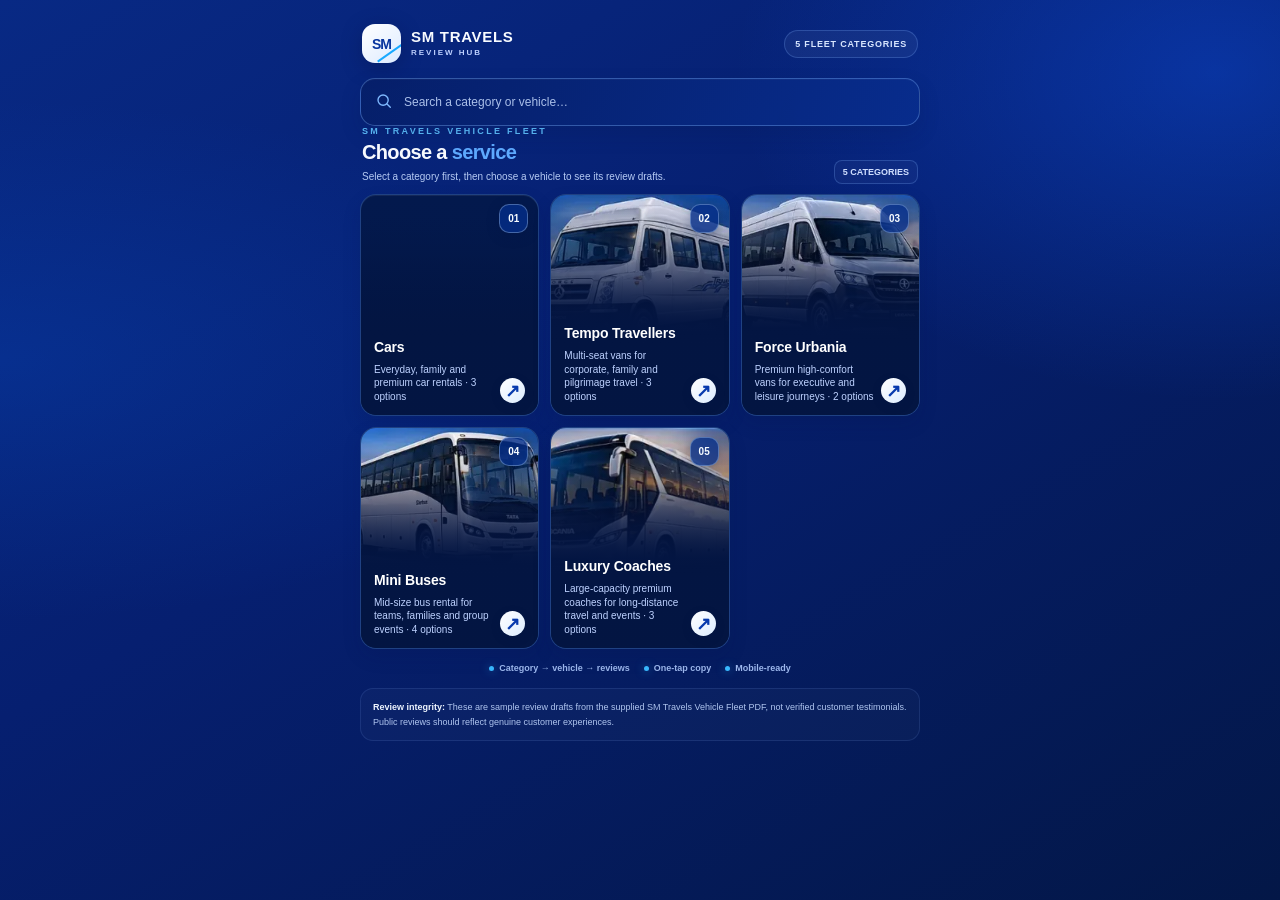
==== commit 2a74823e: "Add supplied vehicle category images to the front-facing fleet UI" ====
--- a/index.html
+++ b/index.html
@@ -88,17 +88,31 @@
 const flattened=allSubservices();
 function itemSearchText(item){return [item.name,item.description,item.keywords,item.code,item.categoryName].join(' ').toLowerCase();}
 function makeCard(options){
-  const b=document.createElement('button');b.type='button';b.className='service';
+  const b=document.createElement('button');b.type='button';b.className='service'+(options.imageSrc?' category-card':'');
   b.setAttribute('aria-label',options.ariaLabel||('Open '+options.name));
-  const top=document.createElement('span');top.className='service-top';
-  const icon=document.createElement('span');icon.className='service-icon';icon.innerHTML=iconSvg(options.iconIndex);
-  const num=document.createElement('span');num.className='service-index';num.textContent=options.code||String(options.iconIndex+1).padStart(2,'0');
-  top.append(icon,num);
-  const title=document.createElement('span');title.className='service-title';title.textContent=options.name;
-  const foot=document.createElement('span');foot.className='service-foot';
-  const desc=document.createElement('span');desc.textContent=options.description;
-  const arrow=document.createElement('span');arrow.className='arrow';arrow.setAttribute('aria-hidden','true');arrow.textContent='↗';
-  foot.append(desc,arrow);b.append(top,title,foot);b.addEventListener('click',options.onClick);return b;
+  if(options.imageSrc){
+    const photo=document.createElement('span');photo.className='category-photo';
+    const image=document.createElement('img');image.src=options.imageSrc;image.alt='';image.loading='lazy';image.decoding='async';
+    photo.appendChild(image);
+    const num=document.createElement('span');num.className='category-index';num.textContent=options.code||String(options.iconIndex+1).padStart(2,'0');
+    const content=document.createElement('span');content.className='category-content';
+    const title=document.createElement('span');title.className='service-title';title.textContent=options.name;
+    const foot=document.createElement('span');foot.className='service-foot';
+    const desc=document.createElement('span');desc.textContent=options.description;
+    const arrow=document.createElement('span');arrow.className='arrow';arrow.setAttribute('aria-hidden','true');arrow.textContent='↗';
+    foot.append(desc,arrow);content.append(title,foot);b.append(photo,num,content);
+  }else{
+    const top=document.createElement('span');top.className='service-top';
+    const icon=document.createElement('span');icon.className='service-icon';icon.innerHTML=iconSvg(options.iconIndex);
+    const num=document.createElement('span');num.className='service-index';num.textContent=options.code||String(options.iconIndex+1).padStart(2,'0');
+    top.append(icon,num);
+    const title=document.createElement('span');title.className='service-title';title.textContent=options.name;
+    const foot=document.createElement('span');foot.className='service-foot';
+    const desc=document.createElement('span');desc.textContent=options.description;
+    const arrow=document.createElement('span');arrow.className='arrow';arrow.setAttribute('aria-hidden','true');arrow.textContent='↗';
+    foot.append(desc,arrow);b.append(top,title,foot);
+  }
+  b.addEventListener('click',options.onClick);return b;
 }
 function renderGrid(filter){
   const q=(filter||'').trim().toLowerCase();grid.innerHTML='';
@@ -119,6 +133,13 @@
     topChip.textContent=selectedCategory.name.toUpperCase()+' · '+selectedCategory.services.length+' OPTIONS';
     back.style.display='inline-flex';back.href='index.html';search.placeholder='Search vehicles in '+selectedCategory.name+'…';
   }else{
+    const categoryImages={
+      'cars':'assets/category-cars.webp',
+      'tempo-travellers':'assets/category-tempo-travellers.webp',
+      'force-urbania':'assets/category-force-urbania.webp',
+      'mini-buses':'assets/category-mini-buses.webp',
+      'luxury-coaches':'assets/category-luxury-coaches.webp'
+    };
     visible=categories.filter(function(category){
       if(!q)return true;
       return (category.name+' '+category.description).toLowerCase().includes(q)||category.services.some(function(service){return itemSearchText(Object.assign({},service,{categoryName:category.name})).includes(q);});
@@ -126,6 +147,7 @@
     visible.forEach(function(category,index){
       grid.appendChild(makeCard({
         iconIndex:index,code:String(categories.indexOf(category)+1).padStart(2,'0'),name:category.name,
+        imageSrc:categoryImages[category.id],
         description:category.description+' · '+category.services.length+' options',
         ariaLabel:'Choose '+category.name+' vehicle category',
         onClick:function(){window.location.href='index.html?category='+encodeURIComponent(category.id)+(q?'&q='+encodeURIComponent(q):'');}
--- a/site.css
+++ b/site.css
@@ -96,3 +96,36 @@
 /* Fleet hierarchy subtitle */
 .section-subtitle{max-width:320px;margin:5px 0 0;color:#b6cbf4;font-size:10px;line-height:1.55;font-weight:500}
 @media(max-width:375px){.section-subtitle{font-size:9px;max-width:245px}}
+
+
+/* Front-facing category photography from supplied SM Travels design ZIP.
+   The existing mobile video hero and its sizing are intentionally untouched. */
+.category-card{position:relative;isolation:isolate;display:flex;flex-direction:column;justify-content:flex-end;min-height:188px;padding:0;overflow:hidden;border-radius:16px;background:#03194d;box-shadow:inset 0 1px 0 #ffffff12,0 8px 18px #00164b28}
+.category-card::before{display:none}
+.category-photo{position:absolute;z-index:0;top:0;left:0;right:0;height:126px;display:block;overflow:hidden}
+.category-photo img{display:block;width:100%;height:100%;object-fit:cover;object-position:center;transition:transform .3s ease}
+.category-card:hover .category-photo img{transform:scale(1.035)}
+.category-photo::after{content:'';position:absolute;inset:0;background:linear-gradient(180deg,rgba(2,20,68,.02) 5%,rgba(2,20,68,.05) 38%,rgba(2,20,68,.96) 100%)}
+.category-index{position:absolute;z-index:2;top:9px;right:10px;display:grid;place-items:center;width:29px;height:29px;border:1px solid #c7e5ff55;border-radius:10px;background:#042d89cc;color:#f6fbff;font-size:10px;font-weight:800;box-shadow:0 3px 12px #00144159}
+.category-content{position:relative;z-index:1;width:100%;margin-top:auto;padding:100px 10px 10px;display:flex;flex-direction:column;gap:0;background:linear-gradient(180deg,transparent 0%,rgba(3,21,66,.22) 14%,rgba(3,21,66,.98) 58%)}
+.category-card .service-title{display:block;font-size:12px;line-height:1.3;font-weight:800;letter-spacing:-.18px}
+.category-card .service-foot{display:flex;align-items:flex-end;gap:6px;padding-top:7px;color:#bed2ff;font-size:9px;line-height:1.35}
+.category-card .service-foot>span:first-child{max-width:calc(100% - 29px)}
+.category-card .arrow{width:25px;height:25px;flex-shrink:0}
+.category-card:active{transform:scale(.987)}
+@media(min-width:540px){
+  .category-card{min-height:222px}
+  .category-photo{height:150px}
+  .category-content{padding:122px 13px 12px}
+  .category-card .service-title{font-size:14px}
+  .category-card .service-foot{font-size:10px}
+}
+@media(max-width:375px){
+  .category-card{min-height:170px;border-radius:14px}
+  .category-photo{height:112px}
+  .category-content{padding:88px 8px 8px}
+  .category-card .service-title{font-size:11px}
+  .category-card .service-foot{font-size:8px;padding-top:6px}
+  .category-card .arrow{width:23px;height:23px}
+}
+@media(prefers-reduced-motion:reduce){.category-photo img{transition:none}}
